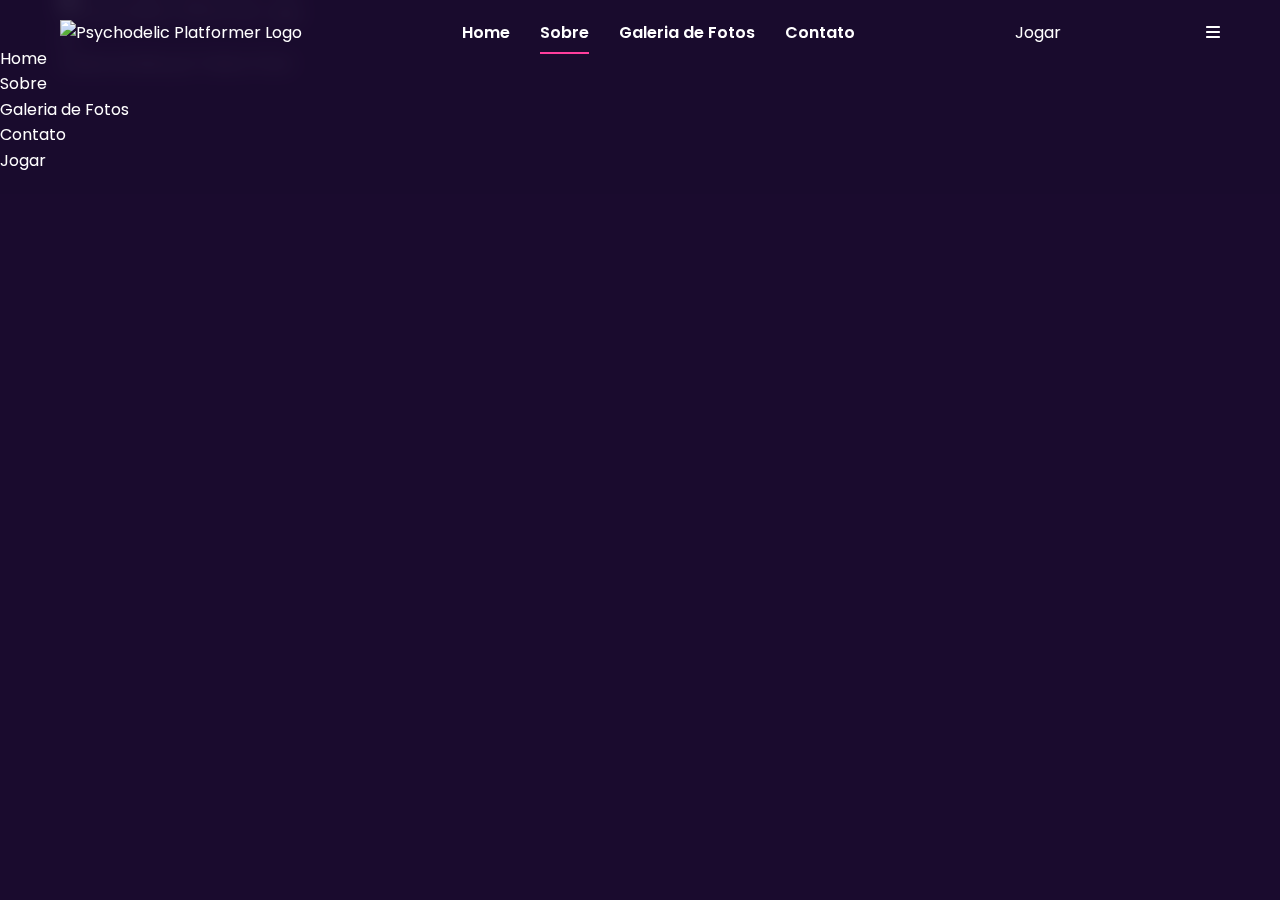
==== about.html @ 049fa0af "init and set up project" ====
<!DOCTYPE html>
<html lang="pt-br">

<head>
  <meta charset="UTF-8">
  <meta name="viewport" content="width=device-width, initial-scale=1.0">
  <title>Psychodelic Platformer - Sobre</title>
  <link rel="stylesheet" href="assets/css/style.css">
  <link rel="stylesheet" href="assets/css/responsive.css">
  <link rel="stylesheet" href="assets/css/animations.css">
  <link rel="icon" type="image/x-icon" href="assets/images/logo.png">
  <link rel="stylesheet" href="https://cdnjs.cloudflare.com/ajax/libs/font-awesome/6.4.0/css/all.min.css">
</head>

<body>
  <header>
    <div class="container header-container">
      <div class="logo">
        <a href="index.html">
          <img src="assets/images/logo.png" alt="Psychodelic Platformer Logo">
        </a>
      </div>
      <nav class="desktop-nav">
        <ul>
          <li><a href="index.html">Home</a></li>
          <li><a href="about.html" class="active">Sobre</a></li>
          <li><a href="gallery.html">Galeria de Fotos</a></li>
          <li><a href="contact.html">Contato</a></li>
        </ul>
      </nav>
      <div class="play-btn">
        <a href="game.html" class="btn-play">Jogar</a>
      </div>
      <div class="mobile-menu-btn">
        <i class="fas fa-bars"></i>
      </div>
    </div>
    <div class="mobile-nav">
      <ul>
        <li><a href="index.html">Home</a></li>
        <li><a href="about.html" class="active">Sobre</a></li>
        <li><a href="gallery.html">Galeria de Fotos</a></li>
        <li><a href="contact.html">Contato</a></li>
        <li><a href="game.html" class="mobile-play-btn">Jogar</a></li>
      </ul>
    </div>
  </header>

  <!-- footer -->
  <footer>
    <div class="container">
      <div class="footer-logo">
        <img src="assets/images/logo.png" alt="Psychodelic Platformer Logo">
      </div>
      <div class="social-media">
        <a href="https://www.instagram.com/pedropriorii" target="_blank" aria-label="Instagram">
          <i class="fab fa-instagram"></i>
        </a>
      </div>
      <p class="copyright">Desenvolvido por Pedro Priori</p>
    </div>
  </footer>

</body>

</html>
---- assets/css/style.css ----
@import url('https://fonts.googleapis.com/css2?family=Bungee&family=Orbitron:wght@400;700&family=Poppins:wght@300;400;600;700&display=swap');

* {
    margin: 0;
    padding: 0;
    box-sizing: border-box;
}

:root {
    /* Color variables */
    --primary-color: #6a11cb;
    --secondary-color: #2575fc;
    --accent-color: #ff3e9d;
    --dark-color: #1a0b2e;
    --light-color: #ffffff;
    --gradient-bg: linear-gradient(120deg, #6a11cb 0%, #2575fc 100%);
    --gradient-accent: linear-gradient(90deg, #ff3e9d 0%, #ffb86c 100%);
    
    /* Font variables */
    --title-font: 'Orbitron', sans-serif;
    --heading-font: 'Bungee', cursive;
    --body-font: 'Poppins', sans-serif;
    
    /* Other variables */
    --border-radius: 8px;
    --transition-speed: 0.3s;
}

html {
    scroll-behavior: smooth;
}

body {
    font-family: var(--body-font);
    font-size: 16px;
    line-height: 1.6;
    color: var(--light-color);
    background-color: var(--dark-color);
    overflow-x: hidden;
}

.container {
    width: 100%;
    max-width: 1200px;
    margin: 0 auto;
    padding: 0 20px;
}

h1, h2, h3, h4, h5, h6 {
    font-family: var(--heading-font);
    font-weight: 700;
    line-height: 1.2;
    margin-bottom: 20px;
}

h1 {
    font-size: 3.5rem;
    text-transform: uppercase;
    letter-spacing: 2px;
}

h2 {
    font-size: 2.5rem;
}

h3 {
    font-size: 1.8rem;
}

p {
    margin-bottom: 15px;
}

a {
    color: var(--light-color);
    text-decoration: none;
    transition: color var(--transition-speed) ease;
}

a:hover {
    color: var(--accent-color);
}

ul {
    list-style: none;
}

img {
    max-width: 100%;
    height: auto;
}

/* Header Styles */
header {
    position: fixed;
    top: 0;
    left: 0;
    width: 100%;
    padding: 20px 0;
    z-index: 1000;
    background: rgba(26, 11, 46, 0.9);
    backdrop-filter: blur(10px);
    transition: all var(--transition-speed) ease;
}

header.scrolled {
    padding: 10px 0;
    background: rgba(26, 11, 46, 0.95);
    box-shadow: 0 5px 20px rgba(0, 0, 0, 0.3);
}

.header-container {
    display: flex;
    justify-content: space-between;
    align-items: center;
}

.logo {
    z-index: 10;
}

.logo img {
    height: 50px;
    transition: height var(--transition-speed) ease;
}

header.scrolled .logo img {
    height: 40px;
}

.desktop-nav ul {
    display: flex;
}

.desktop-nav ul li {
    margin: 0 15px;
}

.desktop-nav ul li a {
    position: relative;
    font-weight: 600;
    padding: 10px 0;
}

.desktop-nav ul li a::after {
    content: '';
    position: absolute;
    width: 0;
    height: 2px;
    bottom: 0;
    left: 0;
    background: var(--accent-color);
    transition: width var(--transition-speed) ease;
}

.desktop-nav ul li a:hover::after,
.desktop-nav ul li a.active::after {
    width: 100%;
}
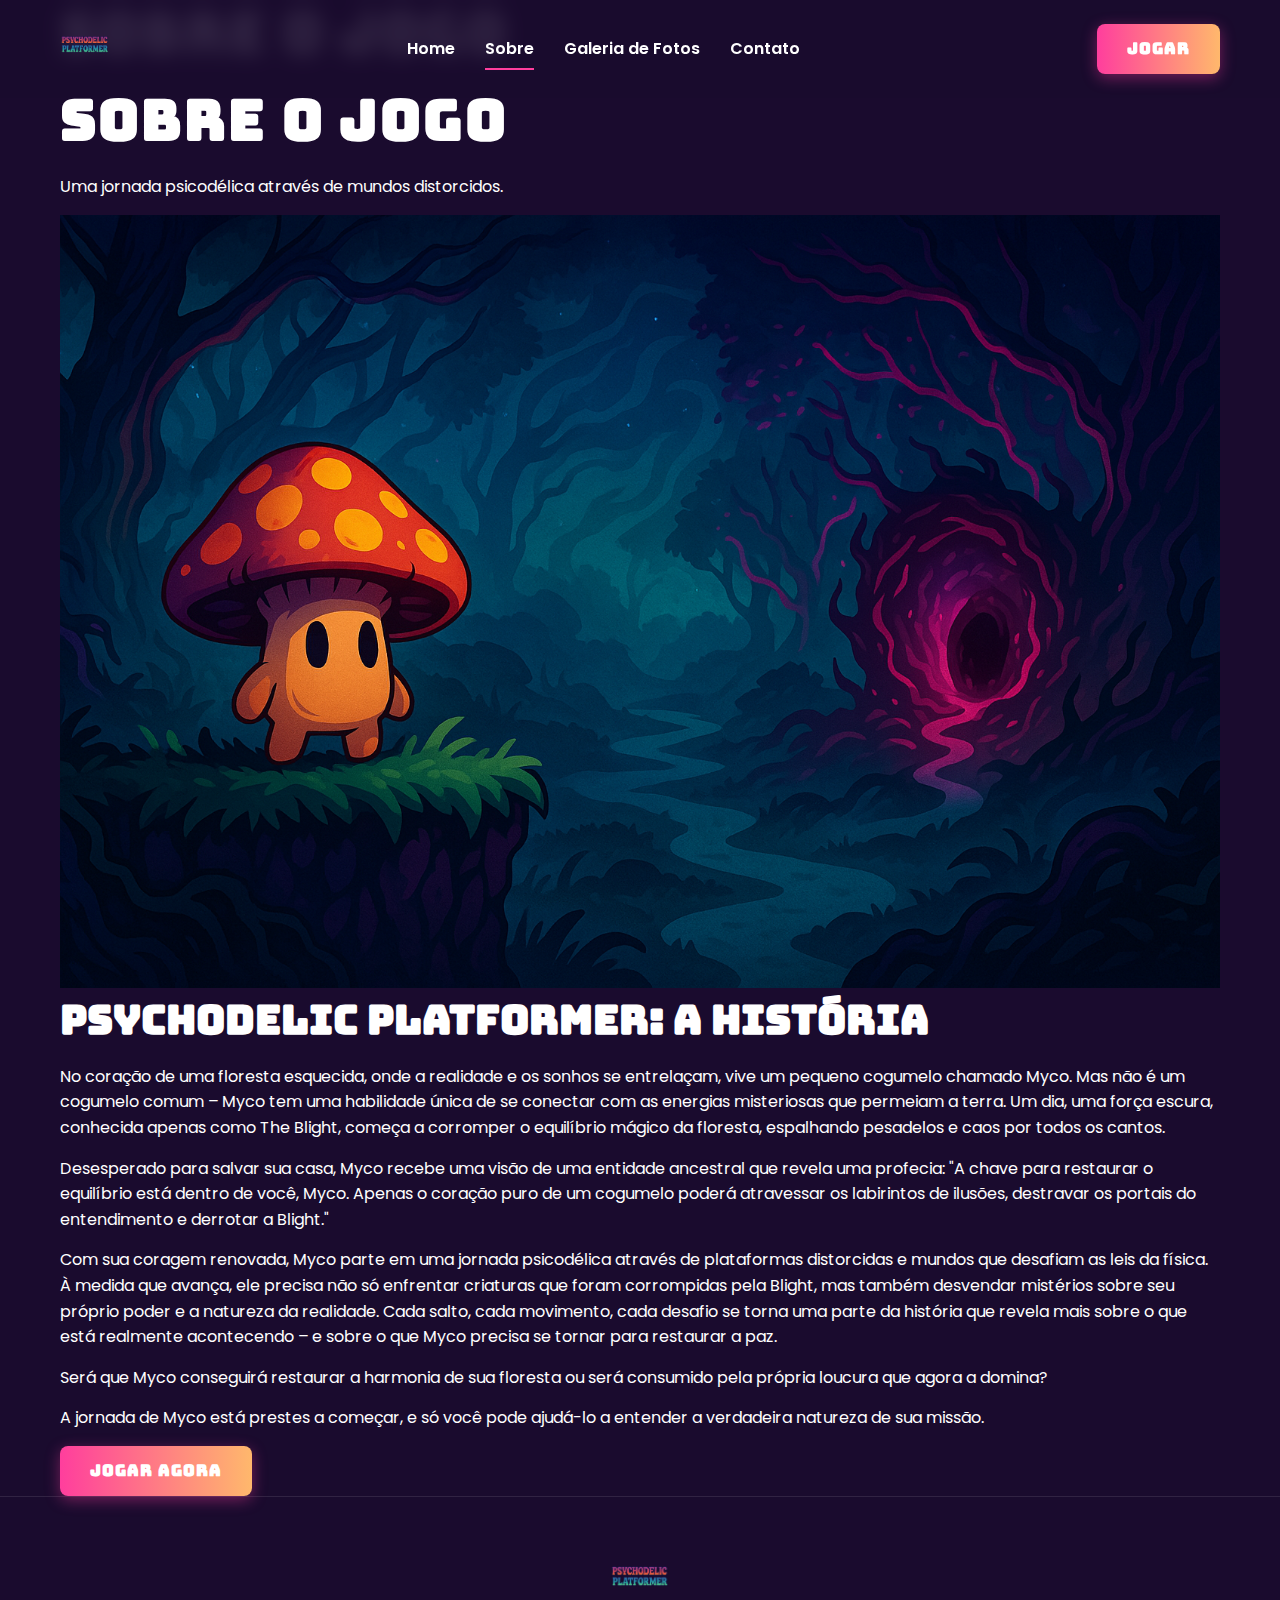
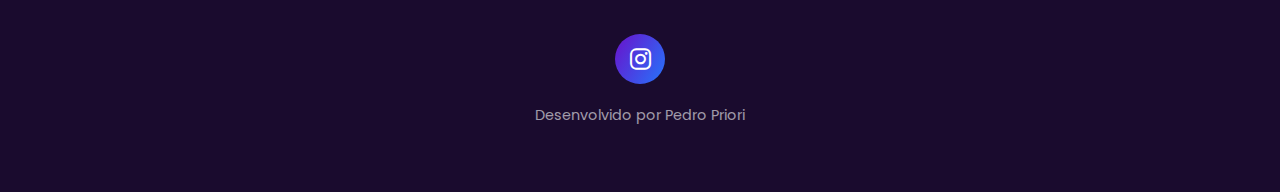
==== commit 8422b8fa: "add about section" ====
--- a/about.html
+++ b/about.html
@@ -46,6 +46,48 @@
     </div>
   </header>
 
+  <section class="about-hero">
+    <div class="container">
+      <h1 class="page-title fade-in">SOBRE O JOGO</h1>
+    </div>
+  </section>
+
+  <section class="about-content">
+    <div class="container">
+      <div class="story-image fade-in">
+        <div>
+          <h1 class="about-title fade-in">SOBRE O JOGO</h1>
+          <p class="about-subtitle slide-up">Uma jornada psicodélica através de mundos distorcidos.</p>
+        </div>
+        <img src="assets/images/myco-character.png" alt="Myco Character">
+      </div>
+      <div class="story-text slide-up">
+        <h2>Psychodelic Platformer: A História</h2>
+        <div class="story-paragraphs">
+          <p>No coração de uma floresta esquecida, onde a realidade e os sonhos se entrelaçam, vive um pequeno cogumelo
+            chamado Myco. Mas não é um cogumelo comum – Myco tem uma habilidade única de se conectar com as energias
+            misteriosas que permeiam a terra. Um dia, uma força escura, conhecida apenas como The Blight, começa a
+            corromper o equilíbrio mágico da floresta, espalhando pesadelos e caos por todos os cantos.</p>
+          <p>Desesperado para salvar sua casa, Myco recebe uma visão de uma entidade ancestral que revela uma profecia:
+            "A chave para restaurar o equilíbrio está dentro de você, Myco. Apenas o coração puro de um cogumelo poderá
+            atravessar os labirintos de ilusões, destravar os portais do entendimento e derrotar a Blight."</p>
+          <p>Com sua coragem renovada, Myco parte em uma jornada psicodélica através de plataformas distorcidas e mundos
+            que desafiam as leis da física. À medida que avança, ele precisa não só enfrentar criaturas que foram
+            corrompidas pela Blight, mas também desvendar mistérios sobre seu próprio poder e a natureza da realidade.
+            Cada salto, cada movimento, cada desafio se torna uma parte da história que revela mais sobre o que está
+            realmente acontecendo – e sobre o que Myco precisa se tornar para restaurar a paz.</p>
+          <p>Será que Myco conseguirá restaurar a harmonia de sua floresta ou será consumido pela própria loucura que
+            agora a domina?</p>
+          <p>A jornada de Myco está prestes a começar, e só você pode ajudá-lo a entender a verdadeira natureza de sua
+            missão.</p>
+        </div>
+        <div class="about-cta">
+          <a href="game.html" class="btn-play pulse">Jogar Agora</a>
+        </div>
+      </div>
+    </div>
+  </section>
+
   <!-- footer -->
   <footer>
     <div class="container">
--- a/assets/css/style.css
+++ b/assets/css/style.css
@@ -156,4 +156,281 @@
 .desktop-nav ul li a:hover::after,
 .desktop-nav ul li a.active::after {
     width: 100%;
+}
+
+.mobile-menu-btn {
+    display: none;
+    cursor: pointer;
+    font-size: 24px;
+    z-index: 10;
+}
+
+.mobile-nav {
+    display: none;
+    position: fixed;
+    top: 0;
+    left: 0;
+    width: 100%;
+    height: 100vh;
+    background: var(--dark-color);
+    padding-top: 100px;
+    z-index: 9;
+    opacity: 0;
+    pointer-events: none;
+    transition: all var(--transition-speed) ease;
+}
+
+.mobile-nav.active {
+    opacity: 1;
+    pointer-events: auto;
+}
+
+.mobile-nav ul {
+    display: flex;
+    flex-direction: column;
+    align-items: center;
+}
+
+.mobile-nav ul li {
+    margin: 15px 0;
+}
+
+.mobile-nav ul li a {
+    font-size: 1.5rem;
+    font-weight: 700;
+}
+
+.mobile-play-btn {
+    margin-top: 20px;
+    padding: 15px 30px;
+    background: var(--gradient-accent);
+    border-radius: var(--border-radius);
+    box-shadow: 0 4px 15px rgba(255, 62, 157, 0.4);
+}
+
+/* Hero Section */
+.hero {
+    height: 100vh;
+    background-image: url('../images/hero-bg.jpg');
+    background-size: cover;
+    background-position: center;
+    display: flex;
+    align-items: center;
+    text-align: center;
+    position: relative;
+    overflow: hidden;
+}
+
+.hero::before {
+    content: '';
+    position: absolute;
+    top: 0;
+    left: 0;
+    width: 100%;
+    height: 100%;
+    background: linear-gradient(to bottom, rgba(26, 11, 46, 0.6) 0%, rgba(26, 11, 46, 0.9) 100%);
+    z-index: 1;
+}
+
+.hero-content {
+    position: relative;
+    z-index: 2;
+    max-width: 900px;
+    margin: 0 auto;
+    padding: 0 20px;
+}
+
+.hero h1 {
+    margin-bottom: 40px;
+    text-shadow: 0 5px 15px rgba(0, 0, 0, 0.5);
+}
+
+.hero-buttons {
+    margin-top: 40px;
+}
+
+/* Footer */
+footer {
+    background: var(--dark-color);
+    padding: 50px 0;
+    text-align: center;
+    border-top: 1px solid rgba(255, 255, 255, 0.1);
+}
+
+.footer-logo {
+    margin-bottom: 20px;
+}
+
+.footer-logo img {
+    height: 60px;
+}
+
+.social-media {
+    margin-bottom: 20px;
+}
+
+.social-media a {
+    display: inline-flex;
+    justify-content: center;
+    align-items: center;
+    width: 50px;
+    height: 50px;
+    background: var(--gradient-bg);
+    border-radius: 50%;
+    font-size: 24px;
+    transition: all var(--transition-speed) ease;
+}
+
+.social-media a:hover {
+    transform: translateY(-5px);
+    box-shadow: 0 10px 20px rgba(106, 17, 203, 0.4);
+}
+
+.copyright {
+    color: rgba(255, 255, 255, 0.6);
+    font-size: 0.9rem;
+}
+
+/* Character Section */
+.character-section {
+    padding: 100px 0;
+    background: linear-gradient(135deg, var(--dark-color) 0%, #2c1654 100%);
+    position: relative;
+    overflow: hidden;
+}
+
+.character-section::before {
+    content: '';
+    position: absolute;
+    top: 0;
+    left: 0;
+    width: 100%;
+    height: 100%;
+    background-image: url('../images/about-bg.jpg');
+    background-size: cover;
+    background-position: center;
+    opacity: 0.2;
+    z-index: 0;
+}
+
+.character-content {
+    position: relative;
+    z-index: 1;
+    display: flex;
+    justify-content: space-between;
+    align-items: center;
+}
+
+.character-text {
+    width: 50%;
+    padding-right: 50px;
+}
+
+.character-text h2 {
+    color: var(--accent-color);
+    font-size: 1.5rem;
+    margin-bottom: 10px;
+}
+
+.character-text h3 {
+    color: var(--light-color);
+    font-size: 3rem;
+    margin-bottom: 30px;
+}
+
+.character-text p {
+    margin-bottom: 30px;
+    line-height: 1.8;
+    font-size: 1.1rem;
+}
+
+.character-image {
+    width: 45%;
+    position: relative;
+}
+
+.character-image img {
+    border-radius: var(--border-radius);
+    box-shadow: 0 20px 40px rgba(0, 0, 0, 0.4);
+}
+
+/* Game Preview Section */
+.game-preview {
+    padding: 100px 0;
+    background: var(--dark-color);
+    text-align: center;
+}
+
+.section-title {
+    margin-bottom: 50px;
+    color: var(--accent-color);
+}
+
+.game-iframe-container {
+    position: relative;
+    padding-bottom: 50.25%; /* 16:9 aspect ratio */
+    height: 0;
+    overflow: hidden;
+    border-radius: var(--border-radius);
+    box-shadow: 0 20px 40px rgba(0, 0, 0, 0.4);
+}
+
+.game-iframe-container iframe {
+    position: absolute;
+    top: 0;
+    left: 0;
+    width: 100%;
+    height: 100%;
+    border-radius: var(--border-radius);
+}
+
+/* Button Styles */
+.btn-play, .btn-learn-more, .btn-submit {
+    display: inline-block;
+    padding: 12px 30px;
+    border-radius: var(--border-radius);
+    text-transform: uppercase;
+    font-weight: 700;
+    letter-spacing: 1px;
+    transition: all var(--transition-speed) ease;
+    cursor: pointer;
+    border: none;
+    font-family: var(--heading-font);
+}
+
+.btn-play {
+    background: var(--gradient-accent);
+    color: var(--light-color);
+    box-shadow: 0 4px 15px rgba(255, 62, 157, 0.4);
+}
+
+.btn-play:hover {
+    transform: translateY(-3px);
+    box-shadow: 0 8px 20px rgba(255, 62, 157, 0.6);
+    color: var(--light-color);
+}
+
+.btn-learn-more {
+    background: transparent;
+    color: var(--light-color);
+    border: 2px solid var(--light-color);
+    margin-left: 15px;
+}
+
+.btn-learn-more:hover {
+    background: var(--light-color);
+    color: var(--dark-color);
+    transform: translateY(-3px);
+}
+
+.btn-submit {
+    background: var(--gradient-bg);
+    color: var(--light-color);
+    width: 100%;
+    box-shadow: 0 4px 15px rgba(106, 17, 203, 0.4);
+}
+
+.btn-submit:hover {
+    transform: translateY(-3px);
+    box-shadow: 0 8px 20px rgba(106, 17, 203, 0.6);
 }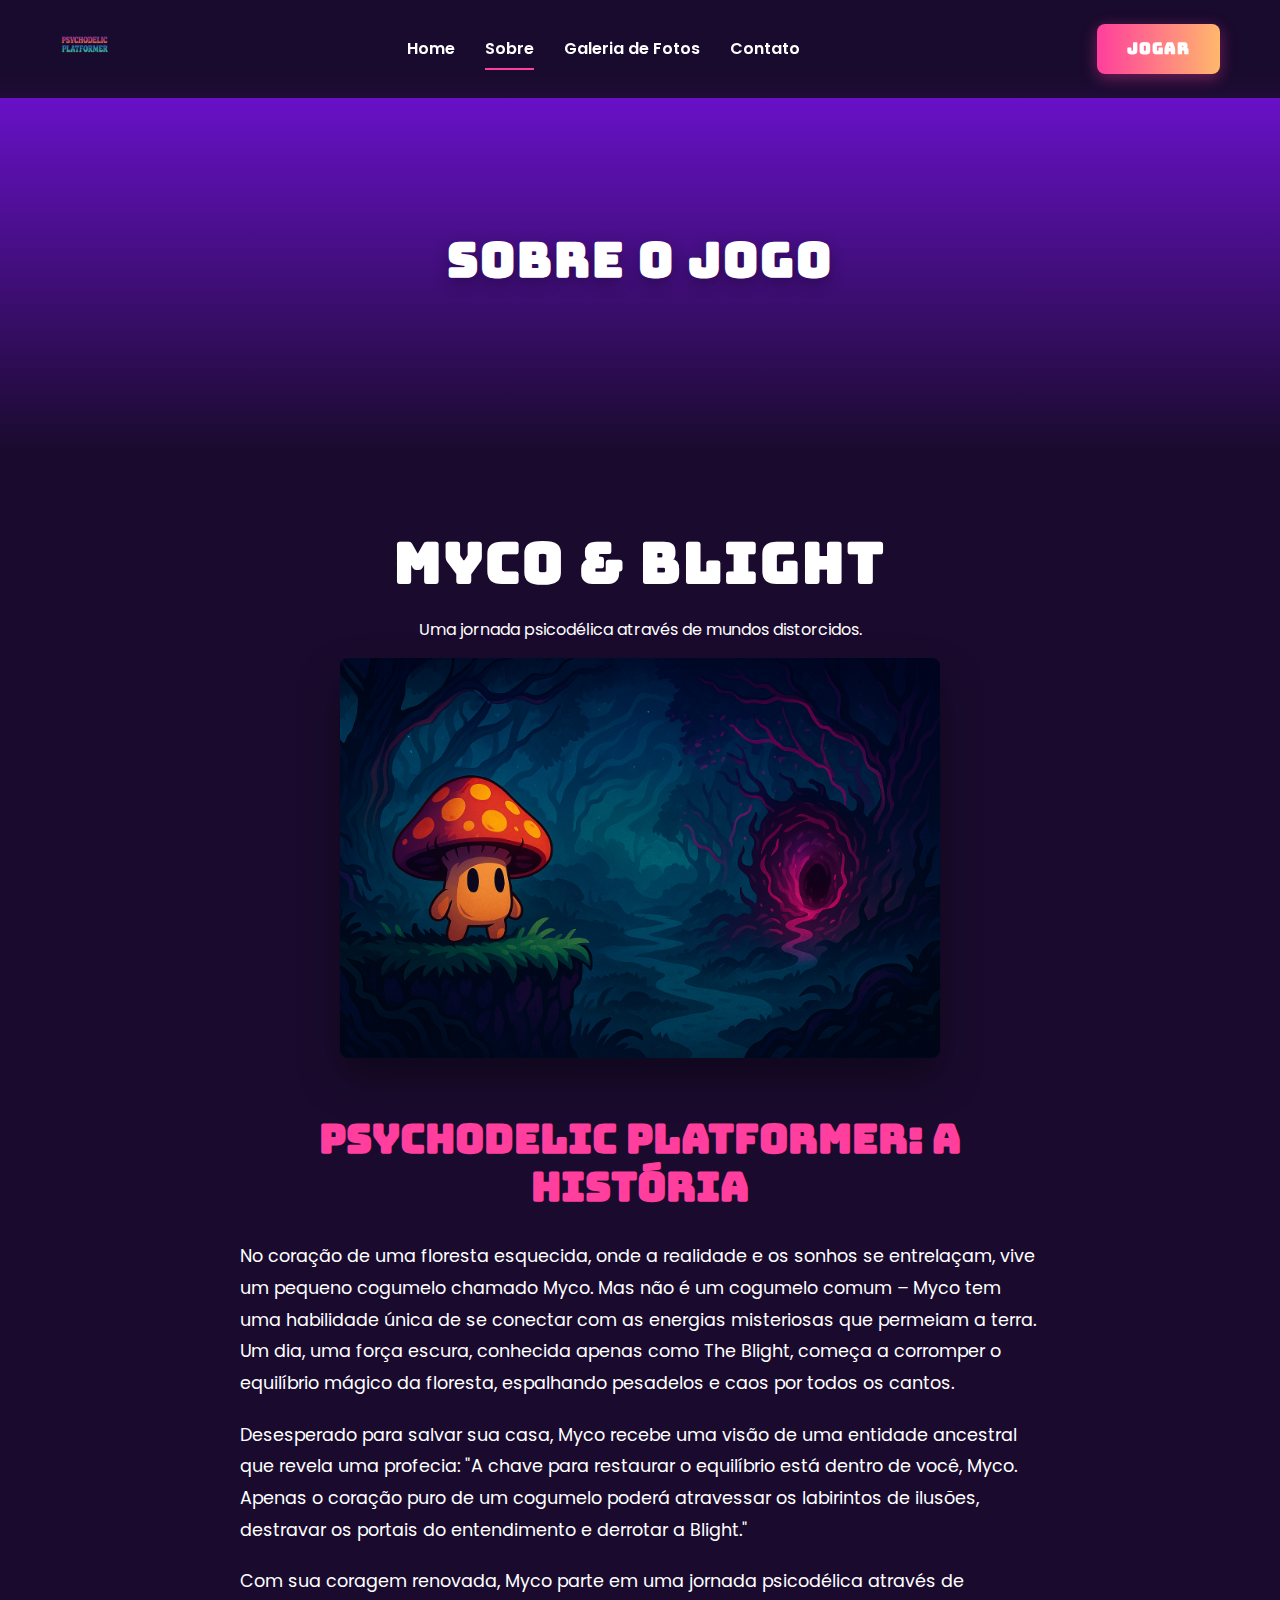
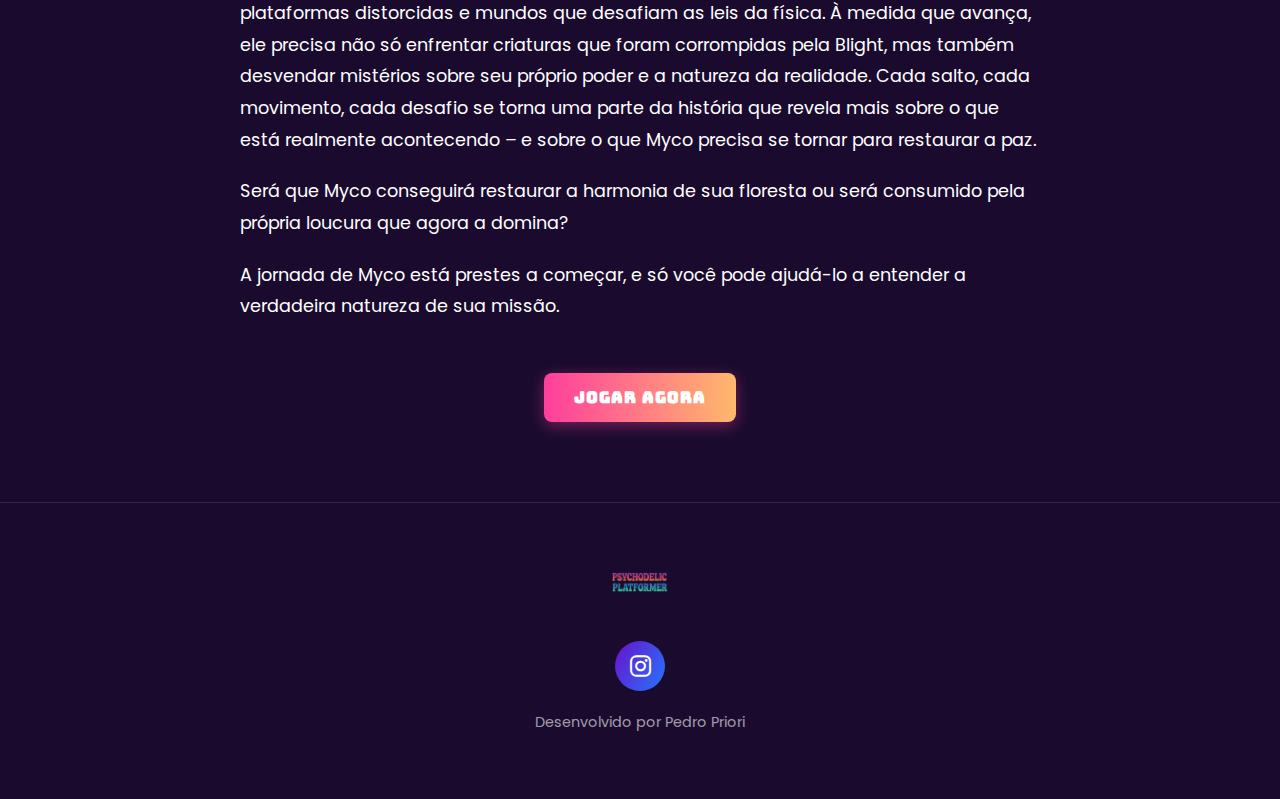
==== commit 78d07036: "gallery page" ====
--- a/about.html
+++ b/about.html
@@ -56,7 +56,7 @@
     <div class="container">
       <div class="story-image fade-in">
         <div>
-          <h1 class="about-title fade-in">SOBRE O JOGO</h1>
+          <h1 class="about-title fade-in">Myco & Blight</h1>
           <p class="about-subtitle slide-up">Uma jornada psicodélica através de mundos distorcidos.</p>
         </div>
         <img src="assets/images/myco-character.png" alt="Myco Character">
--- a/assets/css/style.css
+++ b/assets/css/style.css
@@ -433,4 +433,111 @@
 .btn-submit:hover {
     transform: translateY(-3px);
     box-shadow: 0 8px 20px rgba(106, 17, 203, 0.6);
+}
+
+/* About Page */
+.about-hero {
+    height: 40vh;
+    background: linear-gradient(to bottom, var(--primary-color), var(--dark-color));
+    display: flex;
+    align-items: center;
+    justify-content: center;
+    text-align: center;
+    margin-top: 90px;
+}
+
+.page-title {
+    font-size: 3rem;
+    text-shadow: 0 5px 15px rgba(0, 0, 0, 0.3);
+}
+
+.about-content {
+    padding: 80px 0;
+    background: var(--dark-color);
+}
+
+.story-image {
+    text-align: center;
+    margin-bottom: 50px;
+}
+
+.story-image img {
+    max-height: 400px;
+    border-radius: var(--border-radius);
+    box-shadow: 0 20px 40px rgba(0, 0, 0, 0.4);
+}
+
+.story-text {
+    max-width: 800px;
+    margin: 0 auto;
+}
+
+.story-text h2 {
+    color: var(--accent-color);
+    text-align: center;
+    margin-bottom: 30px;
+}
+
+.story-paragraphs p {
+    margin-bottom: 20px;
+    line-height: 1.8;
+    font-size: 1.1rem;
+}
+
+.about-cta {
+    text-align: center;
+    margin-top: 50px;
+}
+
+/* Gallery Page */
+.gallery-hero {
+    height: 40vh;
+    background: linear-gradient(to bottom, var(--secondary-color), var(--dark-color));
+    display: flex;
+    align-items: center;
+    justify-content: center;
+    text-align: center;
+    margin-top: 90px;
+}
+
+.gallery-content {
+    padding: 80px 0;
+    background: var(--dark-color);
+}
+
+.gallery-grid {
+    display: flex;
+    flex-direction: column;
+    gap: 40px;
+    max-width: 900px;
+    margin: 0 auto;
+}
+
+.gallery-item {
+    position: relative;
+    border-radius: var(--border-radius);
+    overflow: hidden;
+    box-shadow: 0 15px 30px rgba(0, 0, 0, 0.3);
+}
+
+.gallery-item img {
+    display: block;
+    width: 100%;
+    transition: transform var(--transition-speed) ease;
+}
+
+.zoom-on-hover:hover {
+    transform: scale(1.05);
+}
+
+.gallery-caption {
+    position: absolute;
+    bottom: 0;
+    left: 0;
+    width: 100%;
+    background: rgba(0, 0, 0, 0.7);
+    color: var(--light-color);
+    padding: 15px;
+    text-align: center;
+    font-weight: 600;
 }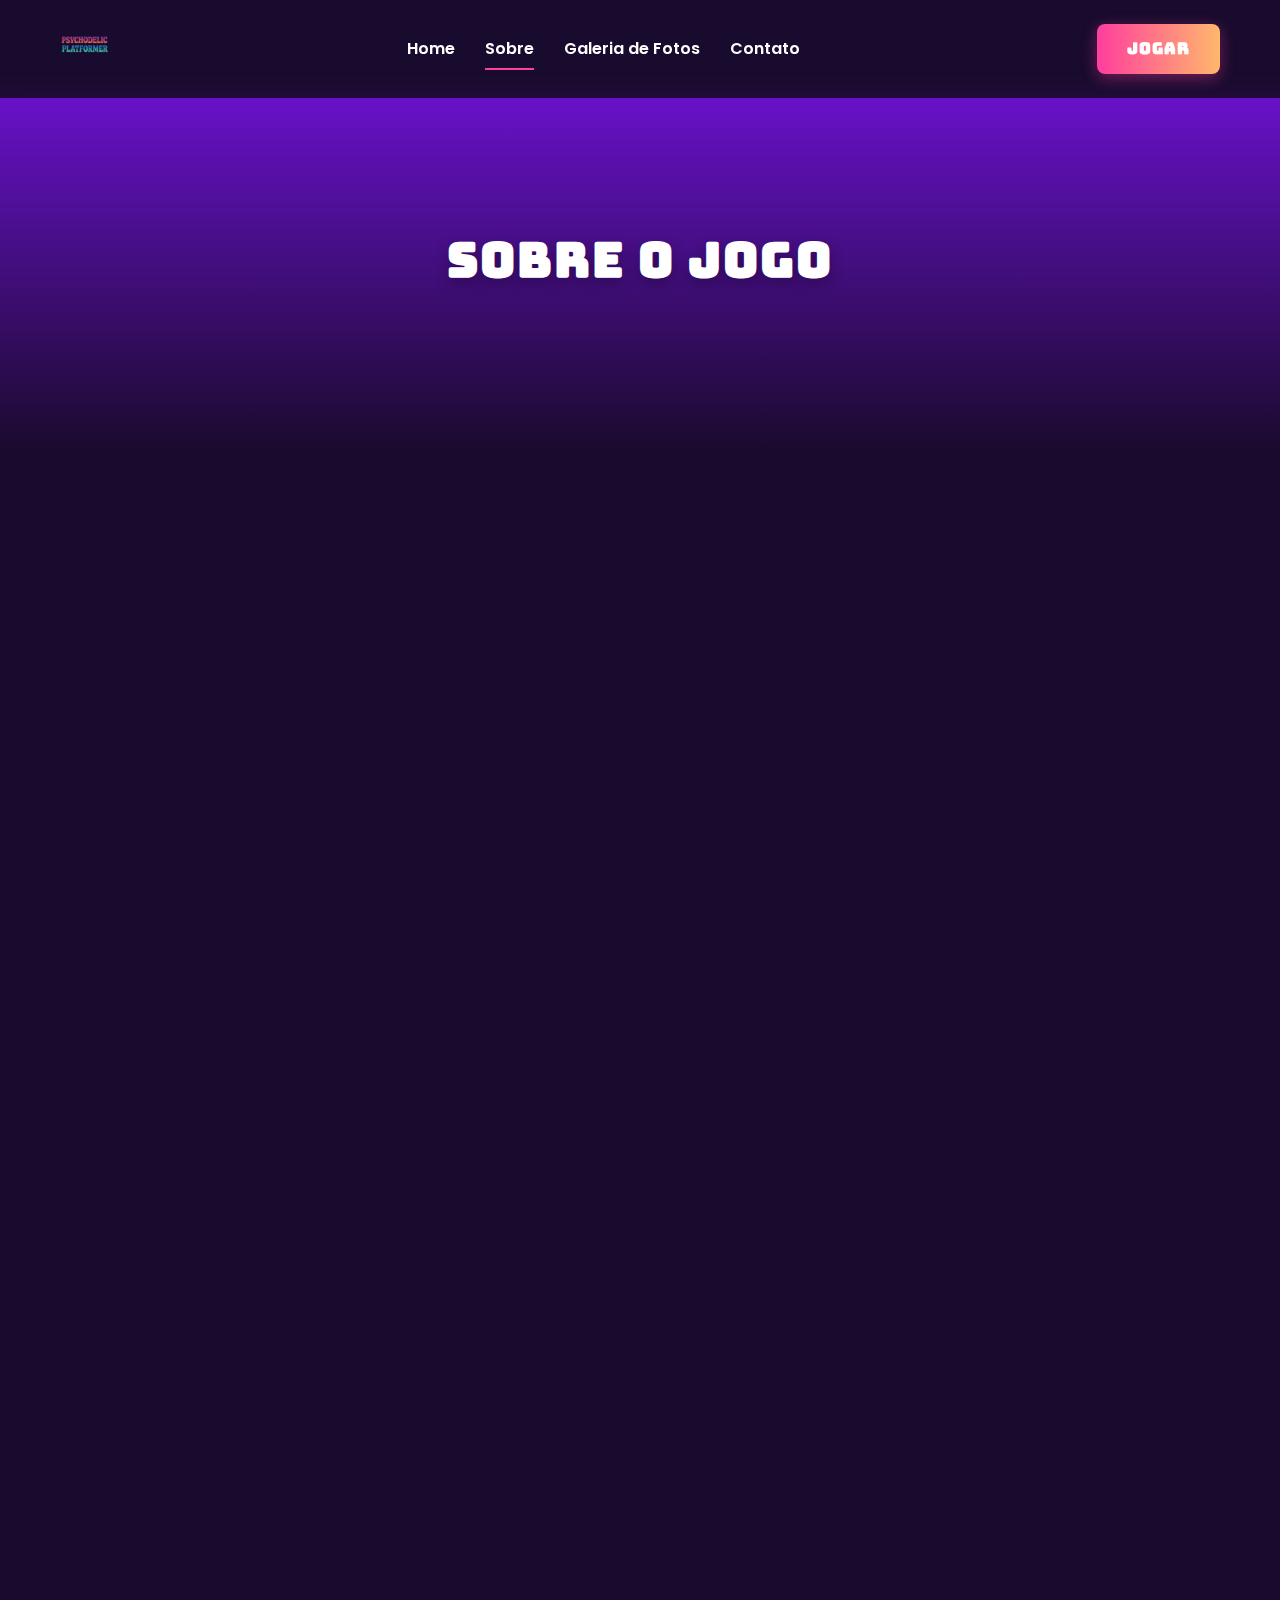
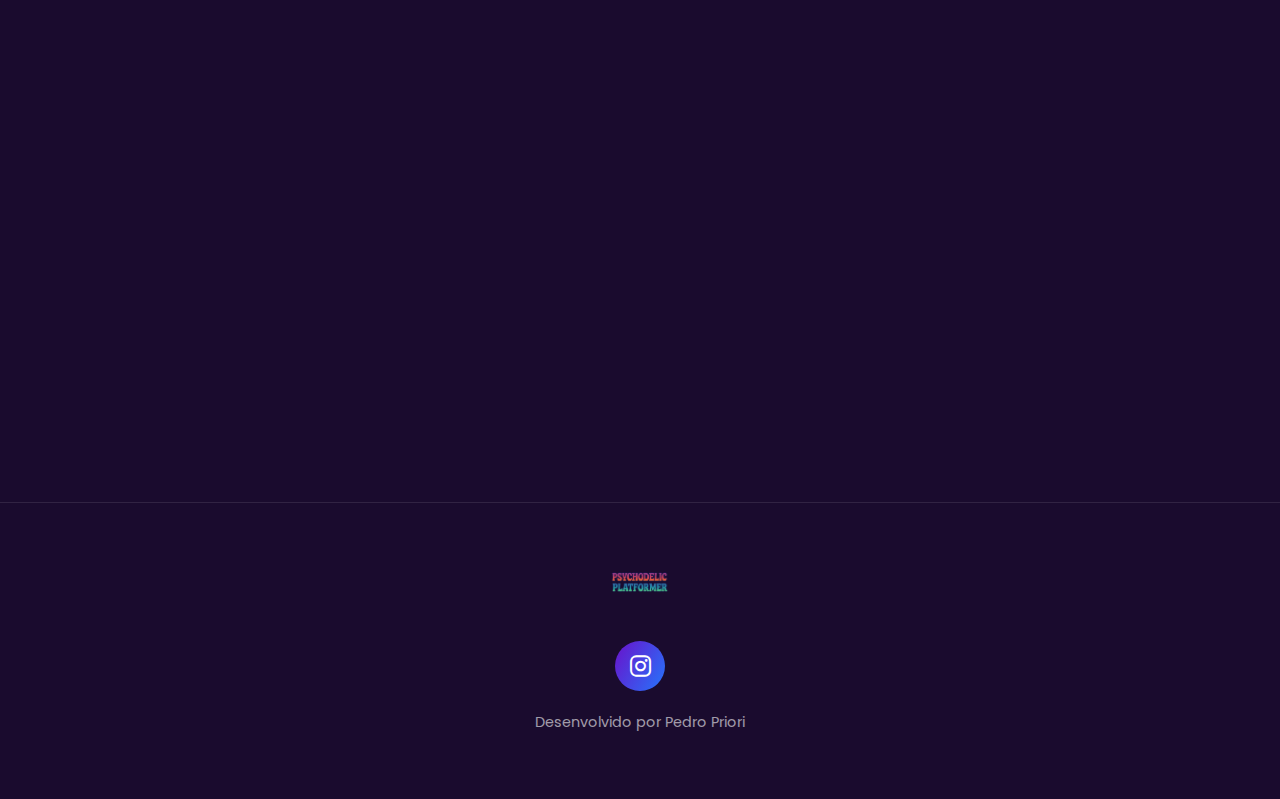
==== commit 917f4ed4: "final project" ====
--- a/about.html
+++ b/about.html
@@ -48,7 +48,7 @@
 
   <section class="about-hero">
     <div class="container">
-      <h1 class="page-title fade-in">SOBRE O JOGO</h1>
+      <h1 class="page-title">SOBRE O JOGO</h1>
     </div>
   </section>
 
@@ -102,7 +102,8 @@
       <p class="copyright">Desenvolvido por Pedro Priori</p>
     </div>
   </footer>
-
+  <script src="assets/js/main.js"></script>
+  <script src="assets/js/animations.js"></script>
 </body>
 
 </html>--- a/assets/css/style.css
+++ b/assets/css/style.css
@@ -90,6 +90,57 @@
     height: auto;
 }
 
+/* Button Styles */
+.btn-play, .btn-learn-more, .btn-submit {
+    display: inline-block;
+    padding: 12px 30px;
+    border-radius: var(--border-radius);
+    text-transform: uppercase;
+    font-weight: 700;
+    letter-spacing: 1px;
+    transition: all var(--transition-speed) ease;
+    cursor: pointer;
+    border: none;
+    font-family: var(--heading-font);
+}
+
+.btn-play {
+    background: var(--gradient-accent);
+    color: var(--light-color);
+    box-shadow: 0 4px 15px rgba(255, 62, 157, 0.4);
+}
+
+.btn-play:hover {
+    transform: translateY(-3px);
+    box-shadow: 0 8px 20px rgba(255, 62, 157, 0.6);
+    color: var(--light-color);
+}
+
+.btn-learn-more {
+    background: transparent;
+    color: var(--light-color);
+    border: 2px solid var(--light-color);
+    margin-left: 15px;
+}
+
+.btn-learn-more:hover {
+    background: var(--light-color);
+    color: var(--dark-color);
+    transform: translateY(-3px);
+}
+
+.btn-submit {
+    background: var(--gradient-bg);
+    color: var(--light-color);
+    width: 100%;
+    box-shadow: 0 4px 15px rgba(106, 17, 203, 0.4);
+}
+
+.btn-submit:hover {
+    transform: translateY(-3px);
+    box-shadow: 0 8px 20px rgba(106, 17, 203, 0.6);
+}
+
 /* Header Styles */
 header {
     position: fixed;
@@ -249,6 +300,383 @@
     margin-top: 40px;
 }
 
+/* Character Section */
+.character-section {
+    padding: 100px 0;
+    background: linear-gradient(135deg, var(--dark-color) 0%, #2c1654 100%);
+    position: relative;
+    overflow: hidden;
+}
+
+.character-section::before {
+    content: '';
+    position: absolute;
+    top: 0;
+    left: 0;
+    width: 100%;
+    height: 100%;
+    background-image: url('../images/about-bg.jpg');
+    background-size: cover;
+    background-position: center;
+    opacity: 0.2;
+    z-index: 0;
+}
+
+.character-content {
+    position: relative;
+    z-index: 1;
+    display: flex;
+    justify-content: space-between;
+    align-items: center;
+}
+
+.character-text {
+    width: 50%;
+    padding-right: 50px;
+}
+
+.character-text h2 {
+    color: var(--accent-color);
+    font-size: 1.5rem;
+    margin-bottom: 10px;
+}
+
+.character-text h3 {
+    color: var(--light-color);
+    font-size: 3rem;
+    margin-bottom: 30px;
+}
+
+.character-text p {
+    margin-bottom: 30px;
+    line-height: 1.8;
+    font-size: 1.1rem;
+}
+
+.character-image {
+    width: 45%;
+    position: relative;
+}
+
+.character-image img {
+    border-radius: var(--border-radius);
+    box-shadow: 0 20px 40px rgba(0, 0, 0, 0.4);
+}
+
+/* Game Preview Section */
+.game-preview {
+    padding: 100px 0;
+    background: var(--dark-color);
+    text-align: center;
+}
+
+.section-title {
+    margin-bottom: 50px;
+    color: var(--accent-color);
+}
+
+.game-iframe-container {
+    position: relative;
+    padding-bottom: 50.25%; /* 16:9 aspect ratio */
+    height: 0;
+    overflow: hidden;
+    border-radius: var(--border-radius);
+    box-shadow: 0 20px 40px rgba(0, 0, 0, 0.4);
+}
+
+.game-iframe-container iframe {
+    position: absolute;
+    top: 0;
+    left: 0;
+    width: 100%;
+    height: 100%;
+    border-radius: var(--border-radius);
+}
+
+/* About Page */
+.about-hero {
+    height: 40vh;
+    background: linear-gradient(to bottom, var(--primary-color), var(--dark-color));
+    display: flex;
+    align-items: center;
+    justify-content: center;
+    text-align: center;
+    margin-top: 90px;
+}
+
+.page-title {
+    font-size: 3rem;
+    text-shadow: 0 5px 15px rgba(0, 0, 0, 0.3);
+}
+
+.about-content {
+    padding: 80px 0;
+    background: var(--dark-color);
+}
+
+.story-image {
+    text-align: center;
+    margin-bottom: 50px;
+}
+
+.story-image img {
+    max-height: 400px;
+    border-radius: var(--border-radius);
+    box-shadow: 0 20px 40px rgba(0, 0, 0, 0.4);
+}
+
+.story-text {
+    max-width: 800px;
+    margin: 0 auto;
+}
+
+.story-text h2 {
+    color: var(--accent-color);
+    text-align: center;
+    margin-bottom: 30px;
+}
+
+.story-paragraphs p {
+    margin-bottom: 20px;
+    line-height: 1.8;
+    font-size: 1.1rem;
+}
+
+.about-cta {
+    text-align: center;
+    margin-top: 50px;
+}
+
+/* Gallery Page */
+.gallery-hero {
+    height: 40vh;
+    background: linear-gradient(to bottom, var(--secondary-color), var(--dark-color));
+    display: flex;
+    align-items: center;
+    justify-content: center;
+    text-align: center;
+    margin-top: 90px;
+}
+
+.gallery-content {
+    padding: 80px 0;
+    background: var(--dark-color);
+}
+
+.gallery-grid {
+    display: flex;
+    flex-direction: column;
+    gap: 40px;
+    max-width: 900px;
+    margin: 0 auto;
+}
+
+.gallery-item {
+    position: relative;
+    border-radius: var(--border-radius);
+    overflow: hidden;
+    box-shadow: 0 15px 30px rgba(0, 0, 0, 0.3);
+}
+
+.gallery-item img {
+    display: block;
+    width: 100%;
+    transition: transform var(--transition-speed) ease;
+}
+
+.zoom-on-hover:hover {
+    transform: scale(1.05);
+}
+
+.gallery-caption {
+    position: absolute;
+    bottom: 0;
+    left: 0;
+    width: 100%;
+    background: rgba(0, 0, 0, 0.7);
+    color: var(--light-color);
+    padding: 15px;
+    text-align: center;
+    font-weight: 600;
+}
+
+/* Contact Page */
+.contact-hero {
+    height: 40vh;
+    background: linear-gradient(to bottom, var(--accent-color), var(--dark-color));
+    display: flex;
+    align-items: center;
+    justify-content: center;
+    text-align: center;
+    margin-top: 90px;
+}
+
+.contact-content {
+    padding: 80px 0;
+    background: var(--dark-color);
+}
+
+.contact-form-container {
+    max-width: 600px;
+    margin: 0 auto;
+    background: rgba(255, 255, 255, 0.05);
+    border-radius: var(--border-radius);
+    padding: 40px;
+    box-shadow: 0 15px 30px rgba(0, 0, 0, 0.3);
+}
+
+.contact-form {
+    display: block;
+}
+
+.form-group {
+    margin-bottom: 25px;
+}
+
+.form-group label {
+    display: block;
+    margin-bottom: 10px;
+    font-weight: 600;
+}
+
+.form-group input,
+.form-group textarea {
+    width: 100%;
+    padding: 15px;
+    background: rgba(255, 255, 255, 0.1);
+    border: 1px solid rgba(255, 255, 255, 0.2);
+    border-radius: var(--border-radius);
+    color: var(--light-color);
+    font-family: var(--body-font);
+    font-size: 1rem;
+    transition: all var(--transition-speed) ease;
+}
+
+.form-group input:focus,
+.form-group textarea:focus {
+    outline: none;
+    border-color: var(--accent-color);
+    box-shadow: 0 0 10px rgba(255, 62, 157, 0.3);
+}
+
+.error-message {
+    color: #ff4f4f;
+    font-size: 0.9rem;
+    margin-top: 5px;
+    display: block;
+}
+
+.form-submit {
+    margin-top: 30px;
+}
+
+.form-success {
+    text-align: center;
+    display: none;
+}
+
+.form-success i {
+    font-size: 4rem;
+    color: #00e676;
+    margin-bottom: 20px;
+}
+
+.form-success h3 {
+    margin-bottom: 15px;
+}
+
+/* Game Page */
+.game-page {
+    background: var(--dark-color);
+}
+
+.game-container {
+    padding: 120px 20px 50px;
+    max-width: 1400px;
+    margin: 0 auto;
+
+    /* width: 100%;
+    max-width: 800px;
+    aspect-ratio: 16 / 9; */
+}
+
+iframe {
+    width:1000px;
+    height:460px;
+    border-radius:10px;
+}
+
+.test {
+    display: flex;
+    justify-content: center;
+    align-items: center;
+    padding: 20px;
+}
+
+.game-frame {
+    width: 100%;
+    margin-bottom: 30px;
+    border-radius: var(--border-radius);
+    overflow: hidden;
+    box-shadow: 0 20px 40px rgba(0, 0, 0, 0.4);
+}
+
+.game-iframe {
+    width: 100%;
+    height: 80vh;
+    background: #000;
+}
+
+.game-controls {
+    display: flex;
+    justify-content: space-between;
+    align-items: flex-start;
+    background: rgba(255, 255, 255, 0.05);
+    border-radius: var(--border-radius);
+    padding: 25px;
+    margin-bottom: 50px;
+}
+
+.control-info h3 {
+    margin-bottom: 15px;
+    color: var(--accent-color);
+}
+
+.control-info ul li {
+    margin-bottom: 10px;
+}
+
+.key {
+    display: inline-block;
+    background: rgba(255, 255, 255, 0.1);
+    padding: 5px 10px;
+    border-radius: 4px;
+    margin-right: 10px;
+    font-family: monospace;
+    border: 1px solid rgba(255, 255, 255, 0.2);
+}
+
+.fullscreen-btn button {
+    background: var(--gradient-bg);
+    color: var(--light-color);
+    border: none;
+    padding: 10px 20px;
+    border-radius: var(--border-radius);
+    cursor: pointer;
+    font-family: var(--body-font);
+    font-weight: 600;
+    transition: all var(--transition-speed) ease;
+}
+
+.fullscreen-btn button:hover {
+    transform: translateY(-3px);
+    box-shadow: 0 5px 15px rgba(106, 17, 203, 0.4);
+}
+
+.fullscreen-btn button i {
+    margin-right: 8px;
+}
+
 /* Footer */
 footer {
     background: var(--dark-color);
@@ -289,255 +717,4 @@
 .copyright {
     color: rgba(255, 255, 255, 0.6);
     font-size: 0.9rem;
-}
-
-/* Character Section */
-.character-section {
-    padding: 100px 0;
-    background: linear-gradient(135deg, var(--dark-color) 0%, #2c1654 100%);
-    position: relative;
-    overflow: hidden;
-}
-
-.character-section::before {
-    content: '';
-    position: absolute;
-    top: 0;
-    left: 0;
-    width: 100%;
-    height: 100%;
-    background-image: url('../images/about-bg.jpg');
-    background-size: cover;
-    background-position: center;
-    opacity: 0.2;
-    z-index: 0;
-}
-
-.character-content {
-    position: relative;
-    z-index: 1;
-    display: flex;
-    justify-content: space-between;
-    align-items: center;
-}
-
-.character-text {
-    width: 50%;
-    padding-right: 50px;
-}
-
-.character-text h2 {
-    color: var(--accent-color);
-    font-size: 1.5rem;
-    margin-bottom: 10px;
-}
-
-.character-text h3 {
-    color: var(--light-color);
-    font-size: 3rem;
-    margin-bottom: 30px;
-}
-
-.character-text p {
-    margin-bottom: 30px;
-    line-height: 1.8;
-    font-size: 1.1rem;
-}
-
-.character-image {
-    width: 45%;
-    position: relative;
-}
-
-.character-image img {
-    border-radius: var(--border-radius);
-    box-shadow: 0 20px 40px rgba(0, 0, 0, 0.4);
-}
-
-/* Game Preview Section */
-.game-preview {
-    padding: 100px 0;
-    background: var(--dark-color);
-    text-align: center;
-}
-
-.section-title {
-    margin-bottom: 50px;
-    color: var(--accent-color);
-}
-
-.game-iframe-container {
-    position: relative;
-    padding-bottom: 50.25%; /* 16:9 aspect ratio */
-    height: 0;
-    overflow: hidden;
-    border-radius: var(--border-radius);
-    box-shadow: 0 20px 40px rgba(0, 0, 0, 0.4);
-}
-
-.game-iframe-container iframe {
-    position: absolute;
-    top: 0;
-    left: 0;
-    width: 100%;
-    height: 100%;
-    border-radius: var(--border-radius);
-}
-
-/* Button Styles */
-.btn-play, .btn-learn-more, .btn-submit {
-    display: inline-block;
-    padding: 12px 30px;
-    border-radius: var(--border-radius);
-    text-transform: uppercase;
-    font-weight: 700;
-    letter-spacing: 1px;
-    transition: all var(--transition-speed) ease;
-    cursor: pointer;
-    border: none;
-    font-family: var(--heading-font);
-}
-
-.btn-play {
-    background: var(--gradient-accent);
-    color: var(--light-color);
-    box-shadow: 0 4px 15px rgba(255, 62, 157, 0.4);
-}
-
-.btn-play:hover {
-    transform: translateY(-3px);
-    box-shadow: 0 8px 20px rgba(255, 62, 157, 0.6);
-    color: var(--light-color);
-}
-
-.btn-learn-more {
-    background: transparent;
-    color: var(--light-color);
-    border: 2px solid var(--light-color);
-    margin-left: 15px;
-}
-
-.btn-learn-more:hover {
-    background: var(--light-color);
-    color: var(--dark-color);
-    transform: translateY(-3px);
-}
-
-.btn-submit {
-    background: var(--gradient-bg);
-    color: var(--light-color);
-    width: 100%;
-    box-shadow: 0 4px 15px rgba(106, 17, 203, 0.4);
-}
-
-.btn-submit:hover {
-    transform: translateY(-3px);
-    box-shadow: 0 8px 20px rgba(106, 17, 203, 0.6);
-}
-
-/* About Page */
-.about-hero {
-    height: 40vh;
-    background: linear-gradient(to bottom, var(--primary-color), var(--dark-color));
-    display: flex;
-    align-items: center;
-    justify-content: center;
-    text-align: center;
-    margin-top: 90px;
-}
-
-.page-title {
-    font-size: 3rem;
-    text-shadow: 0 5px 15px rgba(0, 0, 0, 0.3);
-}
-
-.about-content {
-    padding: 80px 0;
-    background: var(--dark-color);
-}
-
-.story-image {
-    text-align: center;
-    margin-bottom: 50px;
-}
-
-.story-image img {
-    max-height: 400px;
-    border-radius: var(--border-radius);
-    box-shadow: 0 20px 40px rgba(0, 0, 0, 0.4);
-}
-
-.story-text {
-    max-width: 800px;
-    margin: 0 auto;
-}
-
-.story-text h2 {
-    color: var(--accent-color);
-    text-align: center;
-    margin-bottom: 30px;
-}
-
-.story-paragraphs p {
-    margin-bottom: 20px;
-    line-height: 1.8;
-    font-size: 1.1rem;
-}
-
-.about-cta {
-    text-align: center;
-    margin-top: 50px;
-}
-
-/* Gallery Page */
-.gallery-hero {
-    height: 40vh;
-    background: linear-gradient(to bottom, var(--secondary-color), var(--dark-color));
-    display: flex;
-    align-items: center;
-    justify-content: center;
-    text-align: center;
-    margin-top: 90px;
-}
-
-.gallery-content {
-    padding: 80px 0;
-    background: var(--dark-color);
-}
-
-.gallery-grid {
-    display: flex;
-    flex-direction: column;
-    gap: 40px;
-    max-width: 900px;
-    margin: 0 auto;
-}
-
-.gallery-item {
-    position: relative;
-    border-radius: var(--border-radius);
-    overflow: hidden;
-    box-shadow: 0 15px 30px rgba(0, 0, 0, 0.3);
-}
-
-.gallery-item img {
-    display: block;
-    width: 100%;
-    transition: transform var(--transition-speed) ease;
-}
-
-.zoom-on-hover:hover {
-    transform: scale(1.05);
-}
-
-.gallery-caption {
-    position: absolute;
-    bottom: 0;
-    left: 0;
-    width: 100%;
-    background: rgba(0, 0, 0, 0.7);
-    color: var(--light-color);
-    padding: 15px;
-    text-align: center;
-    font-weight: 600;
 }--- a/assets/css/responsive.css
+++ b/assets/css/responsive.css
@@ -0,0 +1,172 @@
+/* Tablet screens */
+@media screen and (max-width: 992px) {
+  h1 {
+      font-size: 3rem;
+  }
+  
+  h2 {
+      font-size: 2.2rem;
+  }
+  
+  h3 {
+      font-size: 1.5rem;
+  }
+  
+  /* Header */
+  .desktop-nav {
+      display: none;
+  }
+  
+  .mobile-menu-btn {
+      display: block;
+  }
+  
+  .mobile-nav {
+      display: block;
+  }
+  
+  /* Character Section */
+  .character-content {
+      flex-direction: column-reverse;
+      text-align: center;
+  }
+  
+  .character-text, .character-image {
+      width: 100%;
+      padding-right: 0;
+  }
+  
+  .character-image {
+      margin-bottom: 50px;
+  }
+  
+  .character-image img {
+      max-width: 70%;
+  }
+
+  .game-iframe {
+    width: 100%;
+    height: 40vh;
+  }
+  
+  /* Game Controls */
+  .game-controls {
+      flex-direction: column;
+      align-items: center;
+  }
+  
+  .control-info {
+      margin-bottom: 30px;
+      text-align: center;
+  }
+}
+
+/* Mobile screens */
+@media screen and (max-width: 768px) {
+  h1 {
+      font-size: 2.5rem;
+  }
+  
+  h2 {
+      font-size: 2rem;
+  }
+  
+  /* Buttons */
+  .hero-buttons {
+      display: flex;
+      flex-direction: column;
+      align-items: center;
+  }
+  
+  .btn-learn-more {
+      margin-left: 0;
+      margin-top: 15px;
+  }
+  
+  /* Header */
+  .logo img {
+      height: 40px;
+  }
+  
+  header.scrolled .logo img {
+      height: 35px;
+  }
+  
+  /* Hero Section */
+  .hero {
+      height: 90vh;
+  }
+  
+  /* Game iframe */
+  .game-iframe {
+      height: 60vh;
+  }
+  
+  /* About page */
+  .story-image img {
+      max-height: 300px;
+  }
+  
+  /* Contact form */
+  .contact-form-container {
+      padding: 30px 20px;
+  }
+}
+
+/* Very small screens */
+@media screen and (max-width: 480px) {
+  h1 {
+      font-size: 2rem;
+  }
+  
+  h2 {
+      font-size: 1.8rem;
+  }
+  
+  h3 {
+      font-size: 1.3rem;
+  }
+  
+  /* Header */
+  .header-container {
+      padding: 0 10px;
+  }
+  
+  .logo img {
+      height: 35px;
+  }
+  
+  header.scrolled .logo img {
+      height: 30px;
+  }
+  
+  .play-btn {
+      display: none;
+  }
+  
+  /* Hero Section */
+  .hero-content {
+      padding: 0 10px;
+  }
+  
+  /* Character Section */
+  .character-image img {
+      max-width: 90%;
+  }
+  
+  /* Game iframe */
+  .game-iframe {
+      height: 20vh;
+  }
+
+  iframe {
+    width:420px;
+    height:260px;
+    border-radius:10px;
+}
+  
+  /* Footer */
+  .footer-logo img {
+      height: 50px;
+  }
+}--- a/assets/css/animations.css
+++ b/assets/css/animations.css
@@ -0,0 +1,181 @@
+/* Fade In Animation */
+@keyframes fadeIn {
+  from {
+      opacity: 0;
+  }
+  to {
+      opacity: 1;
+  }
+}
+
+.fade-in {
+  opacity: 0;
+  animation: fadeIn 1s ease forwards;
+}
+
+/* Slide Up Animation */
+@keyframes slideUp {
+  from {
+      opacity: 0;
+      transform: translateY(50px);
+  }
+  to {
+      opacity: 1;
+      transform: translateY(0);
+  }
+}
+
+.slide-up {
+  opacity: 0;
+  animation: slideUp 1s ease forwards;
+}
+
+/* Slide Right Animation */
+@keyframes slideRight {
+  from {
+      opacity: 0;
+      transform: translateX(-50px);
+  }
+  to {
+      opacity: 1;
+      transform: translateX(0);
+  }
+}
+
+.slide-right {
+  opacity: 0;
+  animation: slideRight 1s ease forwards;
+}
+
+/* Slide Left Animation */
+@keyframes slideLeft {
+  from {
+      opacity: 0;
+      transform: translateX(50px);
+  }
+  to {
+      opacity: 1;
+      transform: translateX(0);
+  }
+}
+
+.slide-left {
+  opacity: 0;
+  animation: slideLeft 1s ease forwards;
+}
+
+/* Pulse Animation */
+@keyframes pulse {
+  0% {
+      transform: scale(1);
+      box-shadow: 0 4px 15px rgba(255, 62, 157, 0.4);
+  }
+  50% {
+      transform: scale(1.05);
+      box-shadow: 0 8px 25px rgba(255, 62, 157, 0.6);
+  }
+  100% {
+      transform: scale(1);
+      box-shadow: 0 4px 15px rgba(255, 62, 157, 0.4);
+  }
+}
+
+.pulse {
+  animation: pulse 2s infinite;
+}
+
+/* Scroll animations */
+.animate-on-scroll {
+  opacity: 0;
+  transform: translateY(50px);
+  transition: opacity 0.8s ease, transform 0.8s ease;
+}
+
+.animate-on-scroll.animated {
+  opacity: 1;
+  transform: translateY(0);
+}
+
+/* Hover effect for image zoom */
+.zoom-on-hover {
+  transition: transform 0.5s ease;
+}
+
+.zoom-on-hover:hover {
+  transform: scale(1.05);
+}
+
+/* Mobile menu animation */
+.mobile-nav {
+  transform: translateY(-20px);
+  transition: opacity 0.3s ease, transform 0.3s ease, pointer-events 0.3s;
+}
+
+.mobile-nav.active {
+  transform: translateY(0);
+}
+
+/* Custom psychedelic effects */
+.psychedelic-bg {
+  position: relative;
+  overflow: hidden;
+}
+
+.psychedelic-bg::before {
+  content: '';
+  position: absolute;
+  top: -50%;
+  left: -50%;
+  width: 200%;
+  height: 200%;
+  background: linear-gradient(
+      to right,
+      #ff3e9d,
+      #6a11cb,
+      #2575fc,
+      #ff3e9d
+  );
+  animation: psychedelicBg 10s linear infinite;
+  opacity: 0.2;
+  z-index: -1;
+}
+
+@keyframes psychedelicBg {
+  0% {
+      transform: rotate(0deg);
+  }
+  100% {
+      transform: rotate(360deg);
+  }
+}
+
+/* Color shift animation */
+@keyframes colorShift {
+  0% {
+      filter: hue-rotate(0deg);
+  }
+  100% {
+      filter: hue-rotate(360deg);
+  }
+}
+
+.color-shift {
+  animation: colorShift 10s linear infinite;
+}
+
+/* Floating animation */
+@keyframes float {
+  0% {
+      transform: translateY(0);
+  }
+  50% {
+      transform: translateY(-15px);
+  }
+  100% {
+      transform: translateY(0);
+  }
+}
+
+.float {
+  animation: float 5s ease-in-out infinite;
+}